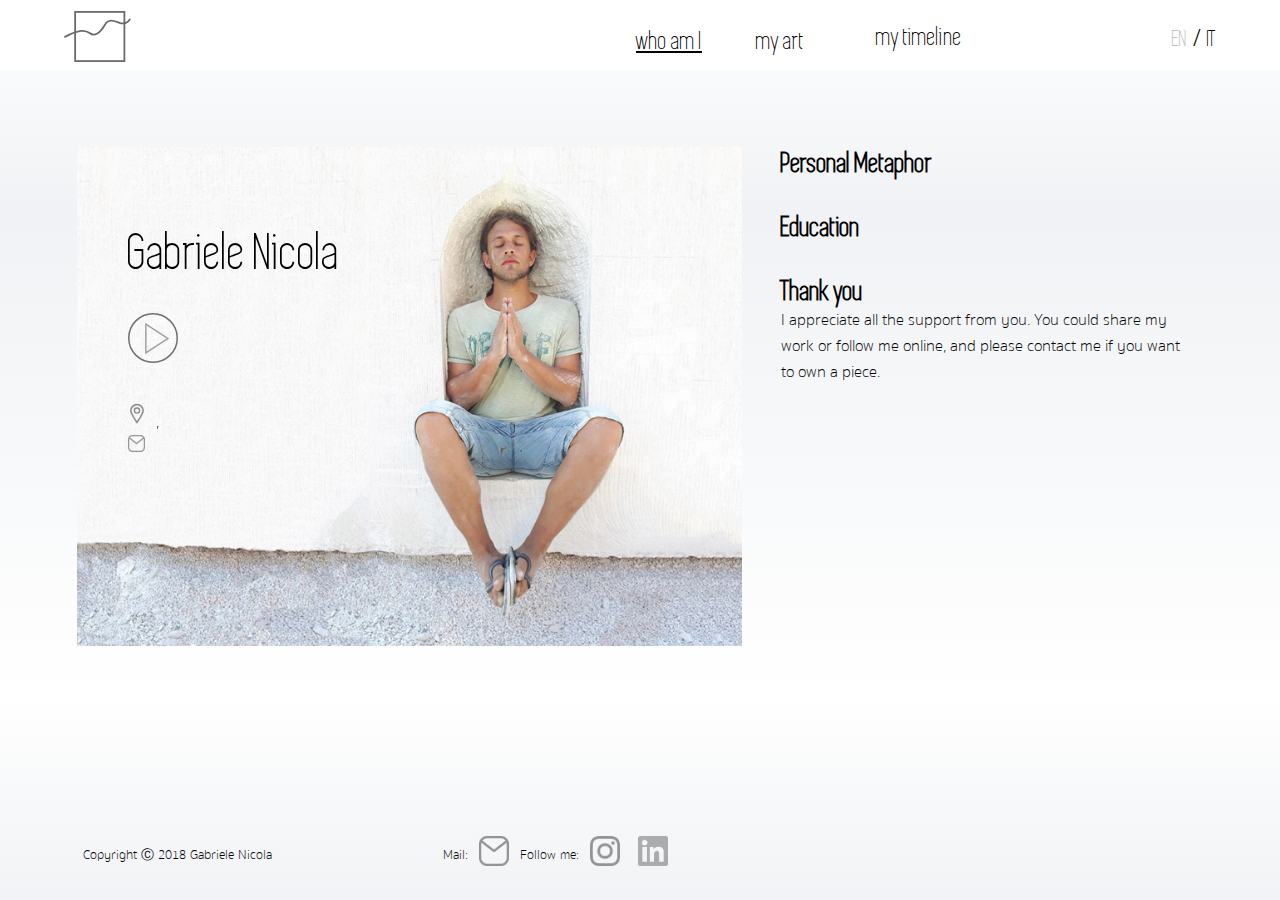
==== about.html @ a6047296 "ADDED: favicon. CHANGED: heart beat" ====
<!DOCTYPE html>
<html lang="en">
<head>
    <meta charset="utf-8">
    <meta name="keywords" content="Gabriele Nicola sculptor, Conceptual, Sculpture, sculpture artist, fine artist, aesthetic art, Academy of Fine Arts, Turin, Italy, european, physics’ dynamics, mechanics, social, italian sculptor, italian artist, qualified,  international exhibitions, author, sculpture maker, young artist, performance">
    <meta name="description" content="Gabriele Nicola is a young italian artist, who is experimenting by pushing the boundaries of conceptual sculpture">
    <link rel="shortcut icon" href="favicon.ico" type="image/png" href="images/favicon.png">

    <meta name="viewport" content="width=device-width, initial-scale=1.0">
    <title>Gabriele Nicola | Conceptual Sculptor</title>
    <link rel="stylesheet" href="main.css">
    <link rel="stylesheet" href="artist.css">
</head>
<body id="about">
    <header>
        <a id="navHome" href="index.html"><img src="images/logo.svg" alt="logo" class="logo"></a>
        <nav class="navMenu">
            <img class="burger" src="images/menu.svg" alt="burger">
            <a id="navArtist" href="about.html"><span class="eng">who am I</span><span class="ita hide">chi sono</span></a>
            <a  id="navArt" href="portfolio.html"><span class="eng">my art</span><span class="ita hide">la mia arte</span></a>
            <div class="timeline">
                <a id="navTimeline" class="timelineNav" href="timeline.html"><span class="eng">my timeline</span><span class="ita hide">la mia cronologia</span></a>
                <div class="subMenu">
                    <a id="navExperience" href="timeline.html"><span class="eng">experiences</span><span class="ita hide">esperienze</span></a>
                    <a id="navExhibition" href="timeline.html"><span class="eng">exhibitions</span><span class="ita hide">mostre</span></a>
                    <a id="navPress" href="timeline.html"><span class="eng">press coverage</span><span class="ita hide">stampa</span></a>
                    <a id="navAll" href="timeline.html"><span class="eng">all</span><span class="ita hide">tutti</span></a>
                </div>
            </div>
            <span class="lan"><button class="enSet lanactive">EN</button> / <button class="itSet">IT</button></span>
        </nav>
    </header>
    <main>
        <div class="portrait">
            <div class="stop">X</div>
            <img class="play" src="images/play.svg" alt="play">
            <iframe class="" src="https://www.youtube.com/embed/3F0eXBz_qpQ?rel=0&amp;showinfo=0" frameborder="0" allow="autoplay; encrypted-media" allowfullscreen></iframe>
            <img class="portrait" src="images/gabriele-nicola-artists_boulevard-world-genius.jpg" alt="artist profile">
            <div class="caption">
                <h3>"Boulevard world genius"</h3>
                <p class="eng">Monument dedicated to Ghandi</p>
                <p class="eng">limestone, 1mx1mx3m</p>
                <p class="ita hide">Monumento dedicato a Ghandi</p>
                <p class="ita hide">pietra calcarea, 1mx1mx3m</p>
            </div>
        </div>
        <div class="bio">
            <h2><span class="eng">Personal Metaphor</span><span class="ita hide">Metafora Personale</span></h2>
            <p class="metaphor"></p>
            <h2><span class="eng">Education</span><span class="ita hide">Educazione</span></h2>
            <p class="edu"></p>
            <h2><span class="eng">Thank you</span><span class="ita hide">......</span></h2>
            <p class="support">I appreciate all the support from you. You could share my work or <a class="no-styling" href="#footer">follow me</a> online, and please <a class="no-styling" href="mailto:nicolagabrieleartista@gmail.com">contact me</a> if you want to own a piece.</p>
        </div>
        <h1 class="name">Gabriele Nicola</h1>
        <div class="address"><img src="images/location.svg" alt="location icon"><p class="address"><span class="city"></span>, <span class="country"></span></p></div>
        <div class="email"><img src="images/email-footer.svg" alt="email icon"><p class="email"></p></div>
    </main>
    <footer>
        <div class="footer copy">Copyright &#9400; 2018 Gabriele Nicola</div>
        <div class="footerIcons">
            <span class="footer desktopFooter">Mail:</span>
            <img src="images/email-footer.svg" alt="e-mail">
            <span class="footer desktopFooter">Follow me:</span>
            <img src="images/insta-footer.svg" alt="instagram">
            <img src="images/linkedin-footer.png" alt="linkedin" class="linkedin">
        </div>
    </footer>
    <script src="https://ajax.googleapis.com/ajax/libs/jquery/3.1.0/jquery.min.js"></script>
    <script src="main.js"></script>
    <script src="script.js"></script>
    <script src="artist.js"></script>
</body>
</html>
---- main.css ----
* {
    padding: 0;
    margin: 0;
    box-sizing: border-box;
}
:root {
    --light-grey: #BFBFBF;
    --medium-grey: #919191;
    --dark-grey: #333;
    --yellow: #eedcc0;
    --brown: #a8977c;
}

@font-face {
    font-family: Simplifica;
    src: url(fonts/simplifica-typeface.ttf);
}

@font-face {
    font-family: Sukhumvit-thin;
    src: url(fonts/SukhumvitSet-Thin.ttf);
}
@font-face {
    font-family: Sukhumvit-text;
    src: url(fonts/SukhumvitSet-Text.ttf);
}
@font-face {
    font-family: Sukhumvit-Bold;
    src: url(fonts/SukhumvitSet-Bold.ttf);
}

/* basic elements */
body:not(#homepage) {
    background: linear-gradient(to bottom, #ffffff 0%, #f0f2f5 30%, #ffffff 100%);
    max-width: 100%;
    position: relative;
}
a {
    text-decoration: none;
}
h1,
h2,
h3,
h4,
a,
button {
    font-family: Simplifica;
    color: black;
}
a:not(.no-styling):hover{
    text-decoration: underline;
}
a.no-styling {
    font-family: Sukhumvit-thin, sans-serif;
}
h1 {
    font-size: 63px;
}
h2 {
    font-size: 29px;
}
h3 {
    font-size: 23px;
}
h4 {
    font-size: 19px;
}
p {
    font-family: Sukhumvit-thin, sans-serif;
    font-size: 16px;
}
button {
    border: none;
    background: transparent;
}
/* elements on all pages */
header {
    background: white;
    position: fixed;
    top: 0;
    width: 100%;
    height: 70px;
    z-index: 20;
    padding: 0 5vw;
}
footer {
    width: 100%;
}

/*navigation*/
.burger {
    width: 25px;
}
header>* {
    position: fixed;
}
a#navHome {
    right: 5vw;
    top: 11px;
}
.logo {
    width: 67px;
    left: calc(100vw - 70px);
}
.lan {
    z-index: 20;
    position: fixed;
    right: calc(5vw + 100px);
    top: 25px;
}

.lan button {
    font-size: 23px;
    cursor: pointer;
}
.navMenu {
    background: white;
    padding: 26px;
    position: relative;
    left: -30px;
    height: 70px;
    width: 60vw;
    max-width: 400px;
    overflow: hidden;
}
.navMenu.expanded {
    animation: openNav .3s forwards ease;
}
@keyframes openNav {
    to {
        height: 550px;
    }
}
nav>* {
    display: block;
    font-size: 26px;
    margin-bottom: 30px;
}
.subMenu {
    padding: 40px;
}
.subMenu a {
    display: block;
    margin-bottom: 20px;
}
@keyframes drop-down {
    to {
        height: 300px;
    }
}
.hide {
    display: none;
}
.lanactive {
    color: var(--light-grey);
}
/* footer */
footer {
    height: 70px;
    position: absolute;
    bottom: -130px;
    font-family: Sukhumvit-thin, sans-serif;
    font-size: 13px;
}
footer img {
    width: 30px;
    margin: 0 7px;
    position: relative;
    bottom: -7px;
}
footer>div {
    width: 100vw;
    text-align: center;
    margin: 0 auto;
}
.linkedin {
    opacity: .3;
}

@media screen and (min-width: 768px){
    /* footer */
    footer {
        height: 70px;
        position: absolute;
        bottom: -100px;
    }
    footer>div {
        display: inline-block;
        width: auto;
        text-align: left;
        margin: 0 6.5vw;
    }
}

@media screen and (min-width: 1024px){
    header {
        overflow: hidden;
    }
    .burger {
        display: none;
    }
    a#navHome {
        left: 5vw;
        width: 100px;
    }
    .navMenu {
        width: 55vw;
        margin-left: 45vw;
        display: grid;
        grid-template-columns: 15ch 15ch 20ch;
        overflow: visible;
    }
    .timeline {
        position: relative;
        top: -4px; /* text inside div, not aligned as others */
        height: 70px;
        overflow: visible;
    }
    .timeline:hover {
        height: 300px;
    }
    .subMenu {
        height: 0;
        overflow: hidden;
        width: 200px;
    }
    .subMenu.drop-down {
        background: white;
        position: relative;
        left: -40px;
        animation: drop-down .3s forwards ease;
    }
    .lan {
        top: 23px;
        right: 5vw;
    }
}
---- artist.css ----
#navArtist span {
    text-decoration: underline;
}
body#about {
    padding-top: 70px;
}
body#about main {
    position: relative;
    height: auto;
}
.portrait {
    position: relative;
}
img.play {
    width: 50px;
    position: absolute;
    left: 8vw;
    top: 30vw;
    z-index: 3;
}
.stop {
    font-size: 30px;
    font-family: simplifica, sans-serif;
    position: absolute;
    bottom: 30px;
    z-index: 2;
    right: 8vw;
    opacity: 0;
}
.fade-out {
    animation: fade-out 1s .3s ease-out forwards;
}
@keyframes fade-out {
    to {
        opacity: 0;
    }
}
.fade-in {
    animation: fade-in 1s .3s ease-out forwards;
}
@keyframes fade-in {
    to {
        opacity: 1;
    }
}
iframe {
    width: 100vw;
    height: 56.25vw;
    max-width: 560px;
    max-height: 315px;
    position: absolute;
    top: 9vw;
    border: none;
    opacity: 0;
}
.show {
    animation: show .3s 1s ease-in forwards;
}
@keyframes show {
    to {
        opacity: 1;
    }
}
.caption, div.address, div.email {
    padding-left: 8vw;
}
p.address, p.email {
    margin-left: 10px;
}
.caption h3 {
    font-size: 17px;
}
.caption p {
    font-size: 11px;
    color: var(--medium-grey);
}
.bio {
    padding: 40px 8vw;
}
.bio p {
    margin-bottom: 2em;
}
h1.name {
    font-size: 9vw;
    position: absolute;
    top: 18vw;
    left: 8vw;
    font-weight: 100;
}
.address img {
    width: 18px;
    opacity: .8;
}
.email img {
    width: 17px;
}
.address p, .email p {
    display: inline-block;
}
.portrait img:not(.play) {
    width: 100%;
}

/* for the video*/
@media screen and (min-width: 560px){
    iframe {
        width: 560px;
        height: 315px;
        position: absolute;
        top: 9vw;
        left: calc(50vw - 280px);
        border: none;
    }
    .stop {
        bottom: auto;
        top: 365px;
    }
}

@media screen and (min-width: 768px){
    iframe {
        width: 80vw;
        height: 45vw;
        margin-left: 0;
    }
    .bio {
        width: 76%;
    }
}

@media screen and (min-width: 1024px){
    body#about main {
        padding: 6vw 6vw 0 6vw;
    }
    h1.name {
        font-size: 53px;
        left: 10vw;
        top: 12vw;
    }
    .portrait {
        width: 52vw;
        height: 39vw;
        overflow: hidden;
    }
    img.play {
        width: 50px;
        position: absolute;
        left: 4vw;
        top: 13vw;
    }
    .stop {
        right: calc(26vw - 260px);
    }
    iframe {
        position: absolute;
        top: 0;
        left: calc(26vw - 280px);
    }
    .bio {
        width: 32vw;
        position: absolute;
        top: 0;
        right: 7vw;
        padding: 6vw 0 0 0;
    }
    div.address, div.email {
        margin-left: 4vw;
        padding-left: 0;
        position: relative;
        top: -19vw;
    }
    body#about footer {
        position: absolute;
        bottom: -200px;
    }
}
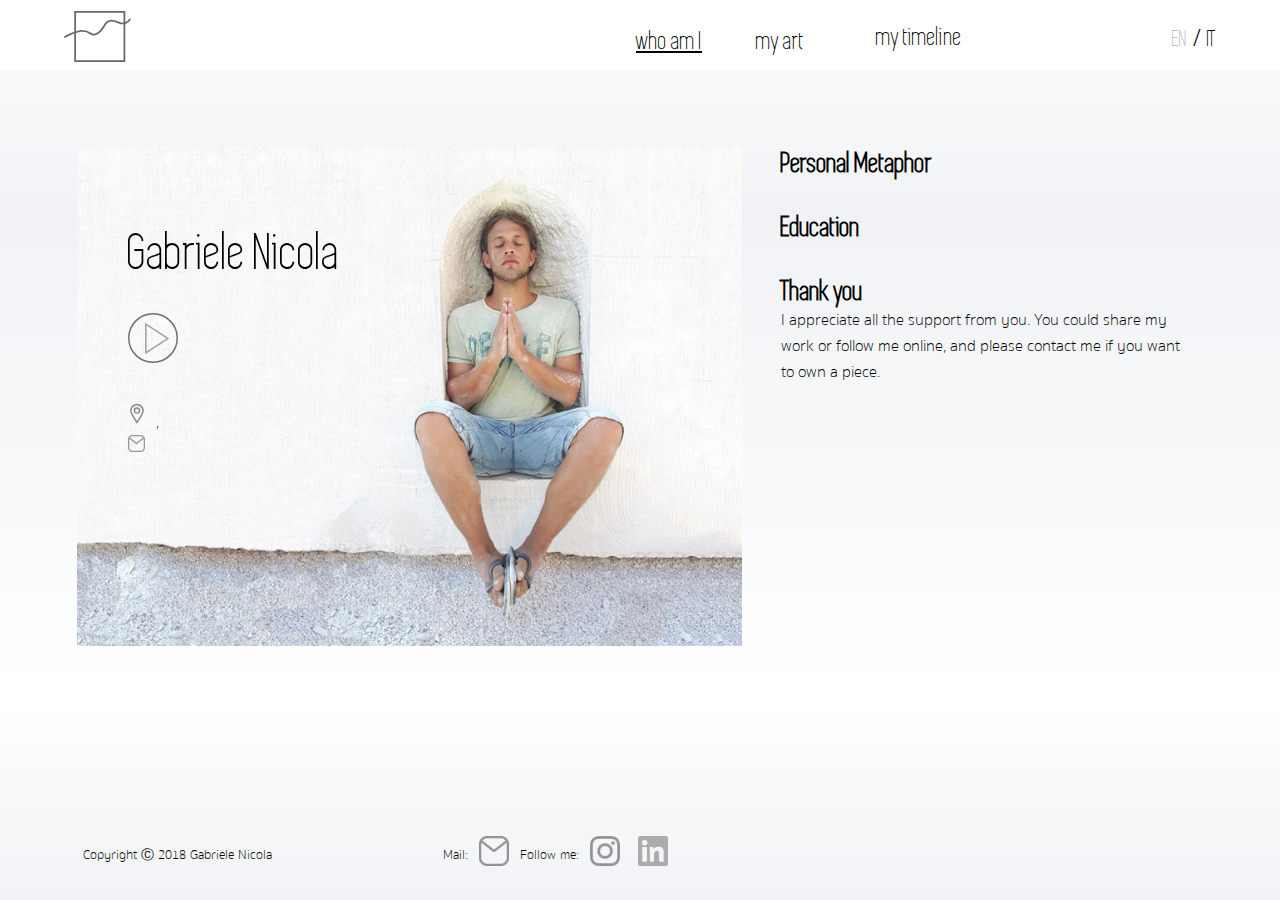
==== commit 0f93d923: "+-" ====
--- a/about.html
+++ b/about.html
@@ -34,8 +34,8 @@
         <div class="portrait">
             <div class="stop">X</div>
             <img class="play" src="images/play.svg" alt="play">
+            <img class="portrait" src="images/gabriele-nicola-artists_boulevard-world-genius.jpg" alt="artist profile">
             <iframe class="" src="https://www.youtube.com/embed/3F0eXBz_qpQ?rel=0&amp;showinfo=0" frameborder="0" allow="autoplay; encrypted-media" allowfullscreen></iframe>
-            <img class="portrait" src="images/gabriele-nicola-artists_boulevard-world-genius.jpg" alt="artist profile">
             <div class="caption">
                 <h3>"Boulevard world genius"</h3>
                 <p class="eng">Monument dedicated to Ghandi</p>
--- a/main.css
+++ b/main.css
@@ -86,7 +86,9 @@
 footer {
     width: 100%;
 }
-
+.desktopFooter {
+    display: none;
+}
 /*navigation*/
 .burger {
     width: 25px;
@@ -184,6 +186,10 @@
         position: absolute;
         bottom: -100px;
     }
+    .desktopFooter {
+        display: inherit;
+    }
+
     footer>div {
         display: inline-block;
         width: auto;
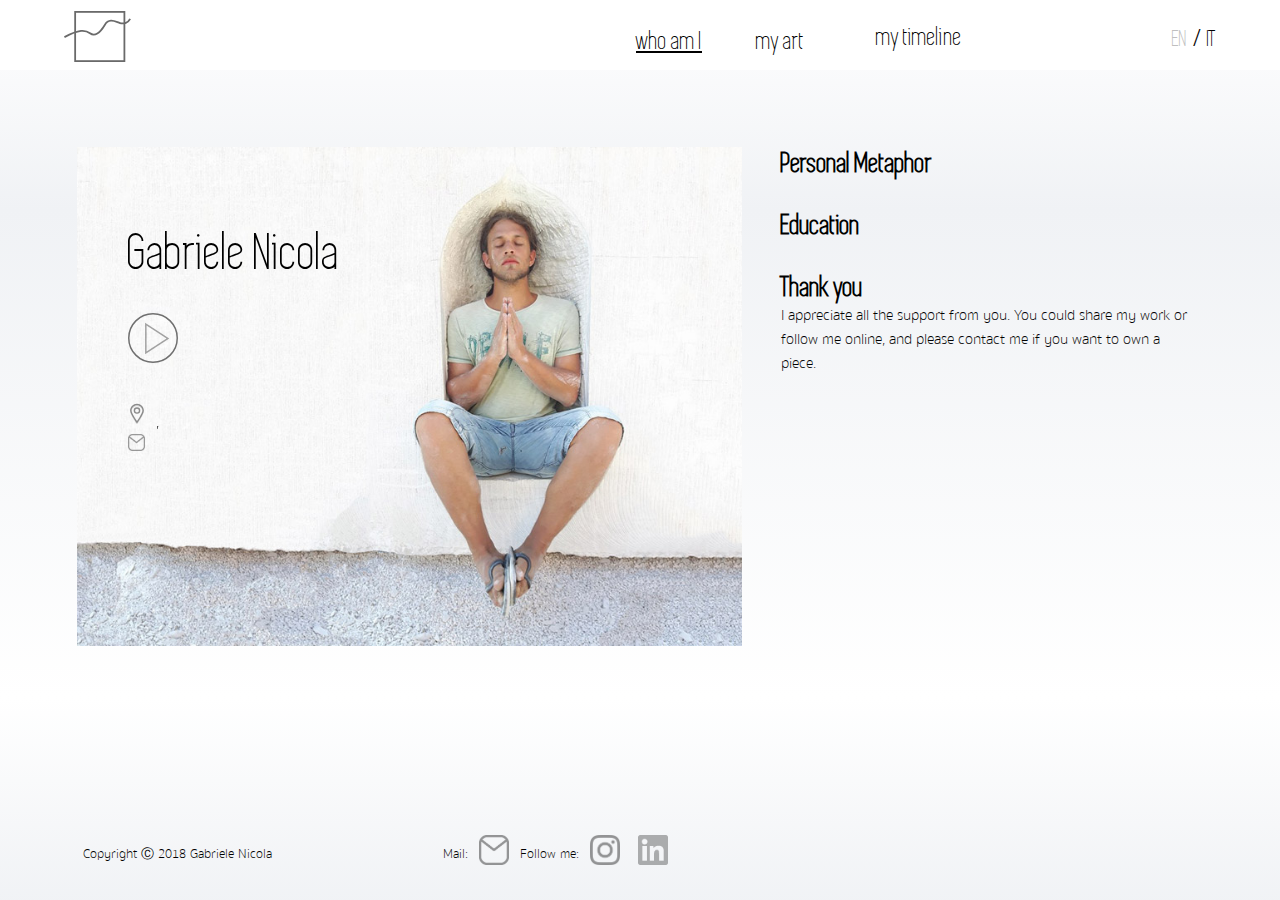
==== commit b3d7348b: "fix" ====
--- a/about.html
+++ b/about.html
@@ -14,7 +14,7 @@
 <body id="about">
     <header>
         <a id="navHome" href="index.html"><img src="images/logo.svg" alt="logo" class="logo"></a>
-        <nav class="navMenu">
+        <nav class="navMenu collapse">
             <img class="burger" src="images/menu.svg" alt="burger">
             <a id="navArtist" href="about.html"><span class="eng">who am I</span><span class="ita hide">chi sono</span></a>
             <a  id="navArt" href="portfolio.html"><span class="eng">my art</span><span class="ita hide">la mia arte</span></a>
--- a/main.css
+++ b/main.css
@@ -67,7 +67,7 @@
 }
 p {
     font-family: Sukhumvit-thin, sans-serif;
-    font-size: 16px;
+    font-size: 15px;
 }
 button {
     border: none;
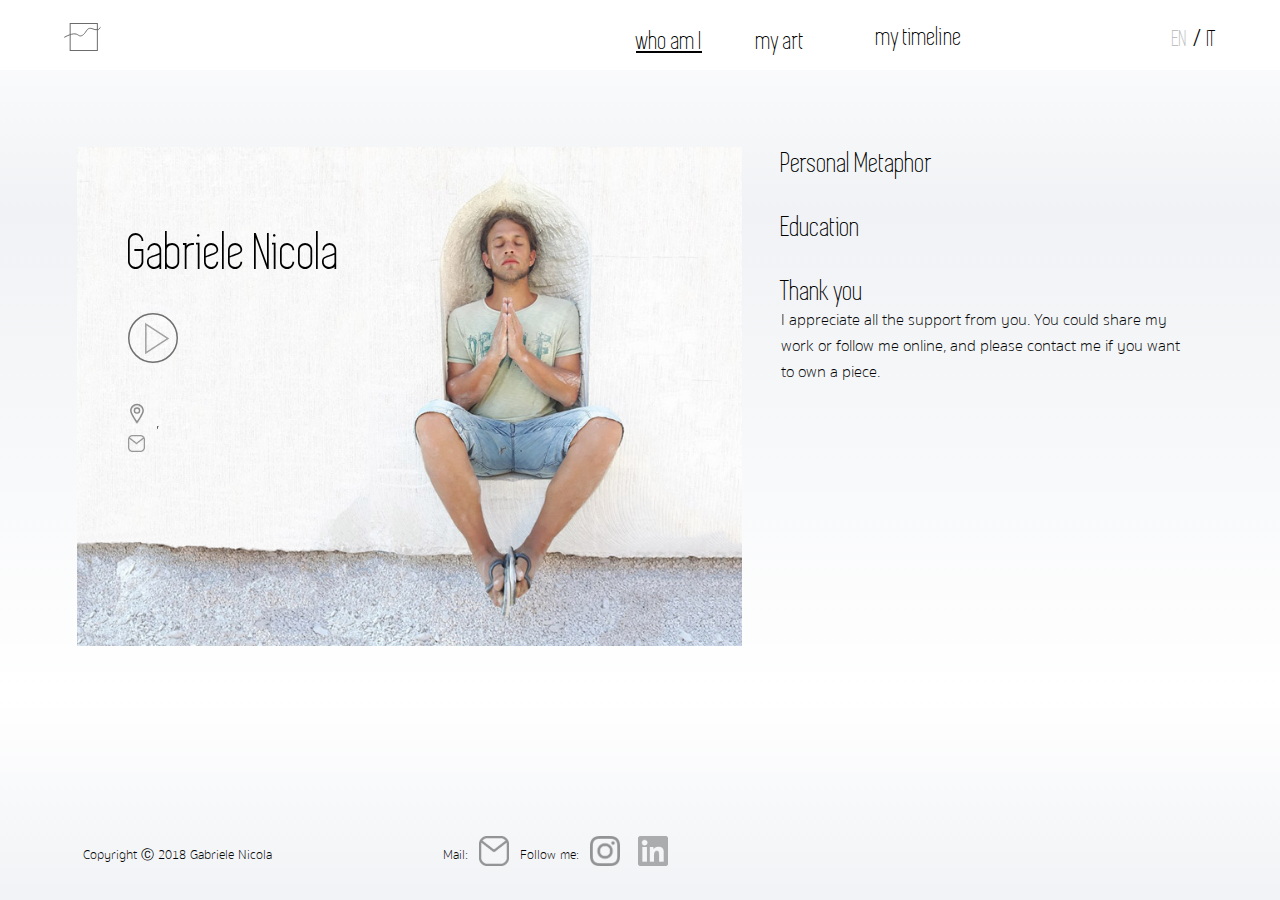
==== commit 0767b78d: "ADDED: thank you note added, through backend" ====
--- a/about.html
+++ b/about.html
@@ -4,7 +4,7 @@
     <meta charset="utf-8">
     <meta name="keywords" content="Gabriele Nicola sculptor, Conceptual, Sculpture, sculpture artist, fine artist, aesthetic art, Academy of Fine Arts, Turin, Italy, european, physics’ dynamics, mechanics, social, italian sculptor, italian artist, qualified,  international exhibitions, author, sculpture maker, young artist, performance">
     <meta name="description" content="Gabriele Nicola is a young italian artist, who is experimenting by pushing the boundaries of conceptual sculpture">
-    <link rel="shortcut icon" href="favicon.ico" type="image/png" href="images/favicon.png">
+    <link rel="shortcut icon" href="images/favicon.png" type="image/png">
 
     <meta name="viewport" content="width=device-width, initial-scale=1.0">
     <title>Gabriele Nicola | Conceptual Sculptor</title>
@@ -35,7 +35,7 @@
             <div class="stop">X</div>
             <img class="play" src="images/play.svg" alt="play">
             <img class="portrait" src="images/gabriele-nicola-artists_boulevard-world-genius.jpg" alt="artist profile">
-            <iframe class="" src="https://www.youtube.com/embed/3F0eXBz_qpQ?rel=0&amp;showinfo=0" frameborder="0" allow="autoplay; encrypted-media" allowfullscreen></iframe>
+            <iframe class="" src="https://www.youtube.com/embed/3F0eXBz_qpQ?rel=0&amp;showinfo=0"></iframe>
             <div class="caption">
                 <h3>"Boulevard world genius"</h3>
                 <p class="eng">Monument dedicated to Ghandi</p>
@@ -49,7 +49,7 @@
             <p class="metaphor"></p>
             <h2><span class="eng">Education</span><span class="ita hide">Educazione</span></h2>
             <p class="edu"></p>
-            <h2><span class="eng">Thank you</span><span class="ita hide">......</span></h2>
+            <h2><span class="eng">Thank you</span><span class="ita hide">Grazie</span></h2>
             <p class="support">I appreciate all the support from you. You could share my work or <a class="no-styling" href="#footer">follow me</a> online, and please <a class="no-styling" href="mailto:nicolagabrieleartista@gmail.com">contact me</a> if you want to own a piece.</p>
         </div>
         <h1 class="name">Gabriele Nicola</h1>
--- a/main.css
+++ b/main.css
@@ -9,6 +9,10 @@
     --dark-grey: #333;
     --yellow: #eedcc0;
     --brown: #a8977c;
+}
+
+::-webkit-scrollbar {
+    display: none;
 }
 
 @font-face {
@@ -46,6 +50,7 @@
 button {
     font-family: Simplifica;
     color: black;
+    font-weight: 100;
 }
 a:not(.no-styling):hover{
     text-decoration: underline;
@@ -67,7 +72,7 @@
 }
 p {
     font-family: Sukhumvit-thin, sans-serif;
-    font-size: 15px;
+    font-size: 16px;
 }
 button {
     border: none;
@@ -98,11 +103,12 @@
 }
 a#navHome {
     right: 5vw;
-    top: 11px;
+    top: 23px;
 }
 .logo {
-    width: 67px;
+    width: 37px;
     left: calc(100vw - 70px);
+
 }
 .lan {
     z-index: 20;
--- a/artist.css
+++ b/artist.css
@@ -17,15 +17,17 @@
     left: 8vw;
     top: 30vw;
     z-index: 3;
+    cursor: pointer;
 }
 .stop {
     font-size: 30px;
     font-family: simplifica, sans-serif;
     position: absolute;
-    bottom: 30px;
+    top: 5px;
     z-index: 2;
     right: 8vw;
     opacity: 0;
+    cursor: pointer;
 }
 .fade-out {
     animation: fade-out 1s .3s ease-out forwards;
@@ -52,6 +54,7 @@
     top: 9vw;
     border: none;
     opacity: 0;
+    pointer-events: none;
 }
 .show {
     animation: show .3s 1s ease-in forwards;
@@ -112,8 +115,7 @@
         border: none;
     }
     .stop {
-        bottom: auto;
-        top: 365px;
+        top: 25px;
     }
 }
 
@@ -150,10 +152,11 @@
     }
     .stop {
         right: calc(26vw - 260px);
+        top: 0;
     }
     iframe {
         position: absolute;
-        top: 0;
+        top: 36px;
         left: calc(26vw - 280px);
     }
     .bio {
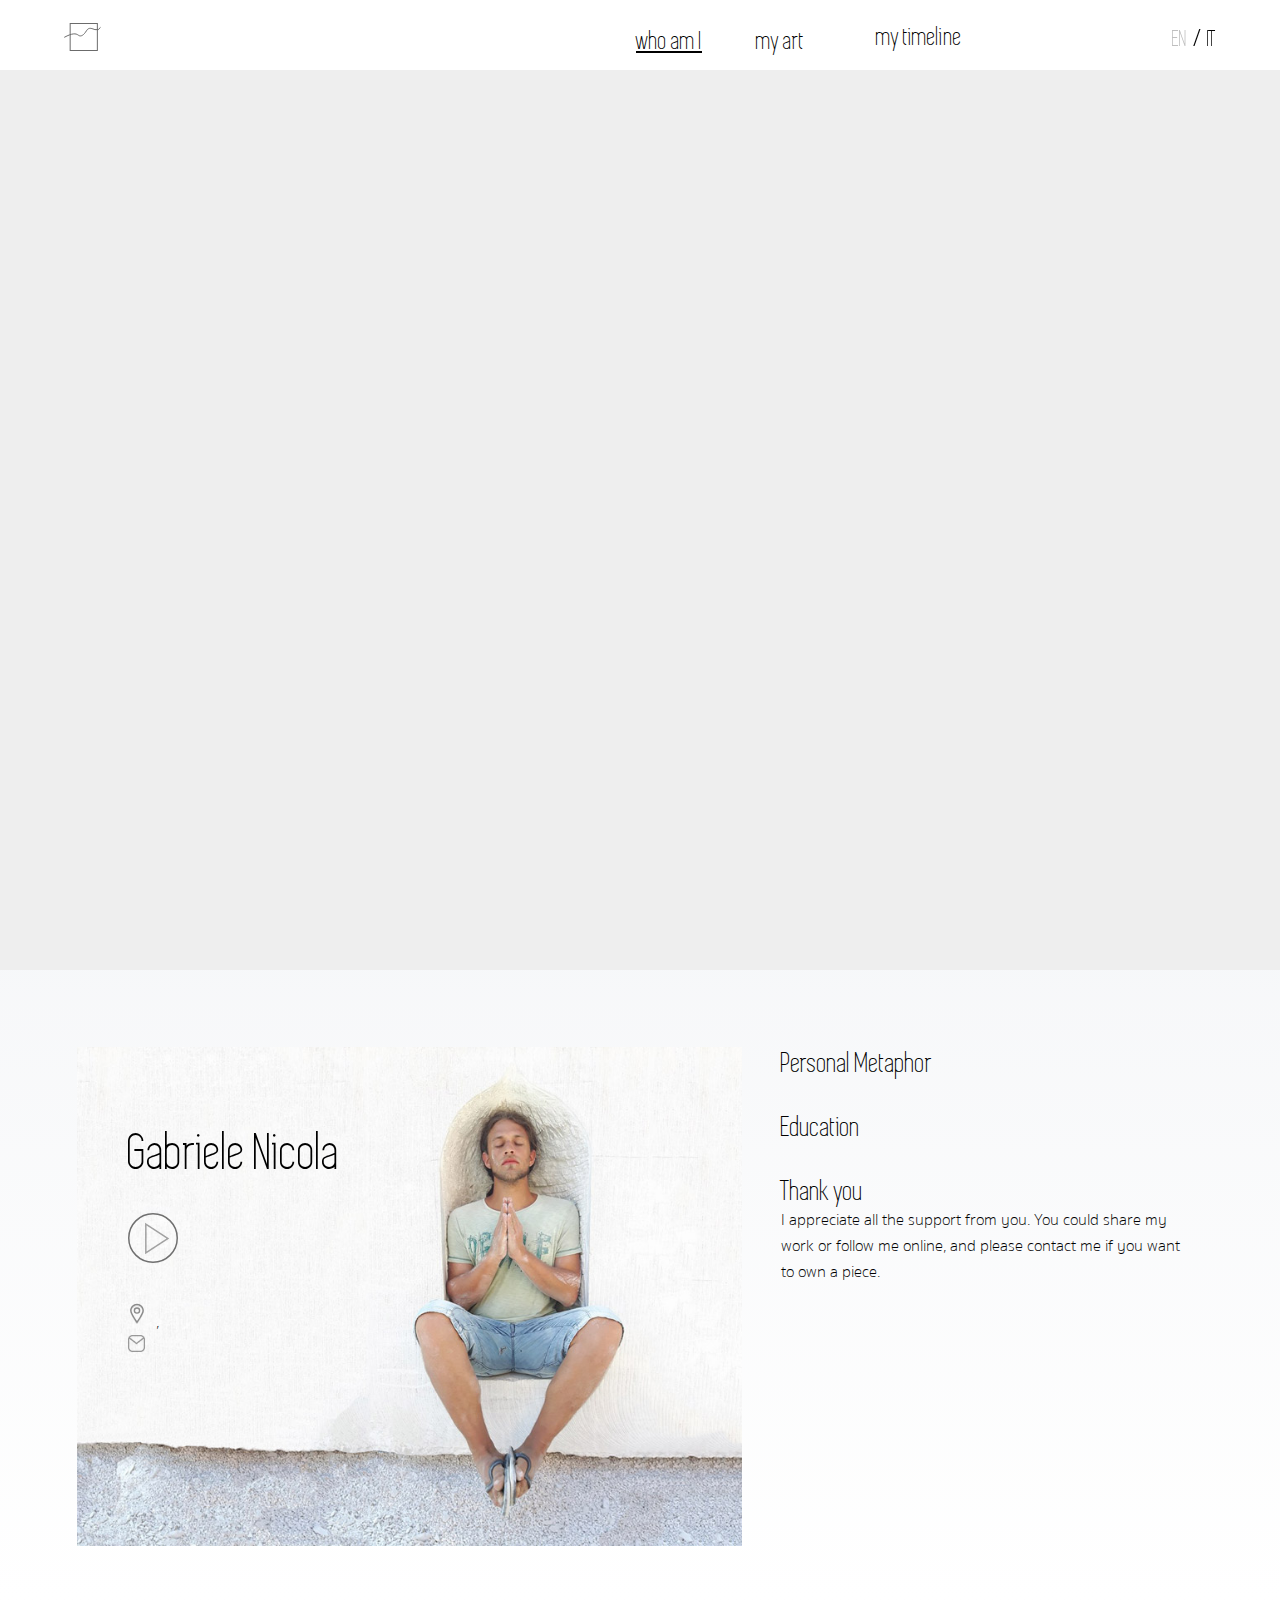
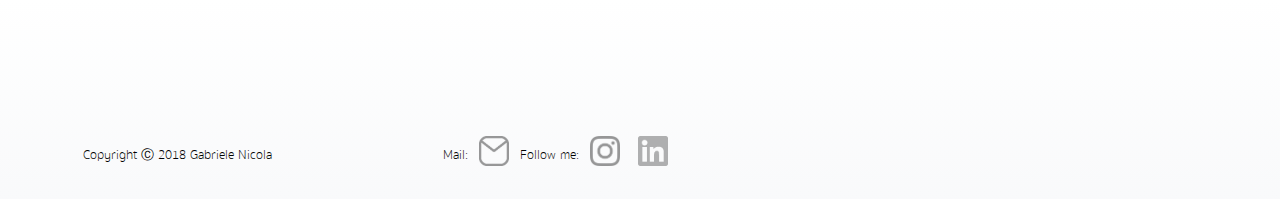
==== commit ba741c42: "loader" ====
--- a/about.html
+++ b/about.html
@@ -12,6 +12,29 @@
     <link rel="stylesheet" href="artist.css">
 </head>
 <body id="about">
+   <div class="loader">
+   <svg id="Layer_1" data-name="Layer 1" xmlns="http://www.w3.org/2000/svg" viewBox="0 0 258.43 198.51">
+  <defs>
+    <style>
+      .cls-1, .cls-2 {
+        fill: none;
+      }
+
+      .cls-2 {
+        stroke: #4d4d4d;
+        stroke-width: 4px;
+      }
+    </style>
+  </defs>
+  <title>loader</title>
+  <g id="square">
+    <rect class="cls-1" x="30" width="198.51" height="198.51"/>
+    <path class="cls-2" d="M276.51,87.5" transform="translate(-50 -35)"/>
+    <polyline class="cls-2" points="226.51 52.5 226.51 196.51 32 196.51 32 2 226.51 2 226.51 48"/>
+  </g>
+  <path id="line" class="cls-2" d="M51,138.65c57.36-30.72,81.34-29.05,99.46-15.2s38.67-1.13,56.77-31.26,42.73-13,59.79-8.39,33.25-2.44,39.66-15.94" transform="translate(-50 -35)"/>
+</svg>
+</div>
     <header>
         <a id="navHome" href="index.html"><img src="images/logo.svg" alt="logo" class="logo"></a>
         <nav class="navMenu collapse">
@@ -49,7 +72,7 @@
             <p class="metaphor"></p>
             <h2><span class="eng">Education</span><span class="ita hide">Educazione</span></h2>
             <p class="edu"></p>
-            <h2><span class="eng">Thank you</span><span class="ita hide">Grazie</span></h2>
+            <h2><span class="eng">Thank you</span><span class="ita hide">......</span></h2>
             <p class="support">I appreciate all the support from you. You could share my work or <a class="no-styling" href="#footer">follow me</a> online, and please <a class="no-styling" href="mailto:nicolagabrieleartista@gmail.com">contact me</a> if you want to own a piece.</p>
         </div>
         <h1 class="name">Gabriele Nicola</h1>
--- a/main.css
+++ b/main.css
@@ -15,6 +15,7 @@
     display: none;
 }
 
+
 @font-face {
     font-family: Simplifica;
     src: url(fonts/simplifica-typeface.ttf);
@@ -31,6 +32,43 @@
 @font-face {
     font-family: Sukhumvit-Bold;
     src: url(fonts/SukhumvitSet-Bold.ttf);
+}
+/* loader */
+.loader{
+            z-index: 5;
+            position: relative;
+            background-color: #eeeeee;
+            width: 100vw;
+            height: 100vh;
+        }
+svg {
+    position: absolute;
+    left: 0;
+    right: 0;
+    top:0;
+    bottom: 0;
+    margin: auto;
+  width: 10em;
+}
+rect, polyline, path {
+  stroke-dasharray: 1000;
+  stroke-dashoffset: 1000;
+  animation: draw 1.5s forwards ease-in-out infinite;
+}
+
+@keyframes draw {
+  0% {
+    stroke-dashoffset: 1000;
+  }
+  50%{
+     stroke-dashoffset: 0;
+  }
+  99.9%{
+    stroke-dashoffset: 1000;
+  }
+  100%{
+   stroke-dashoffset: 0;
+  }
 }
 
 /* basic elements */
